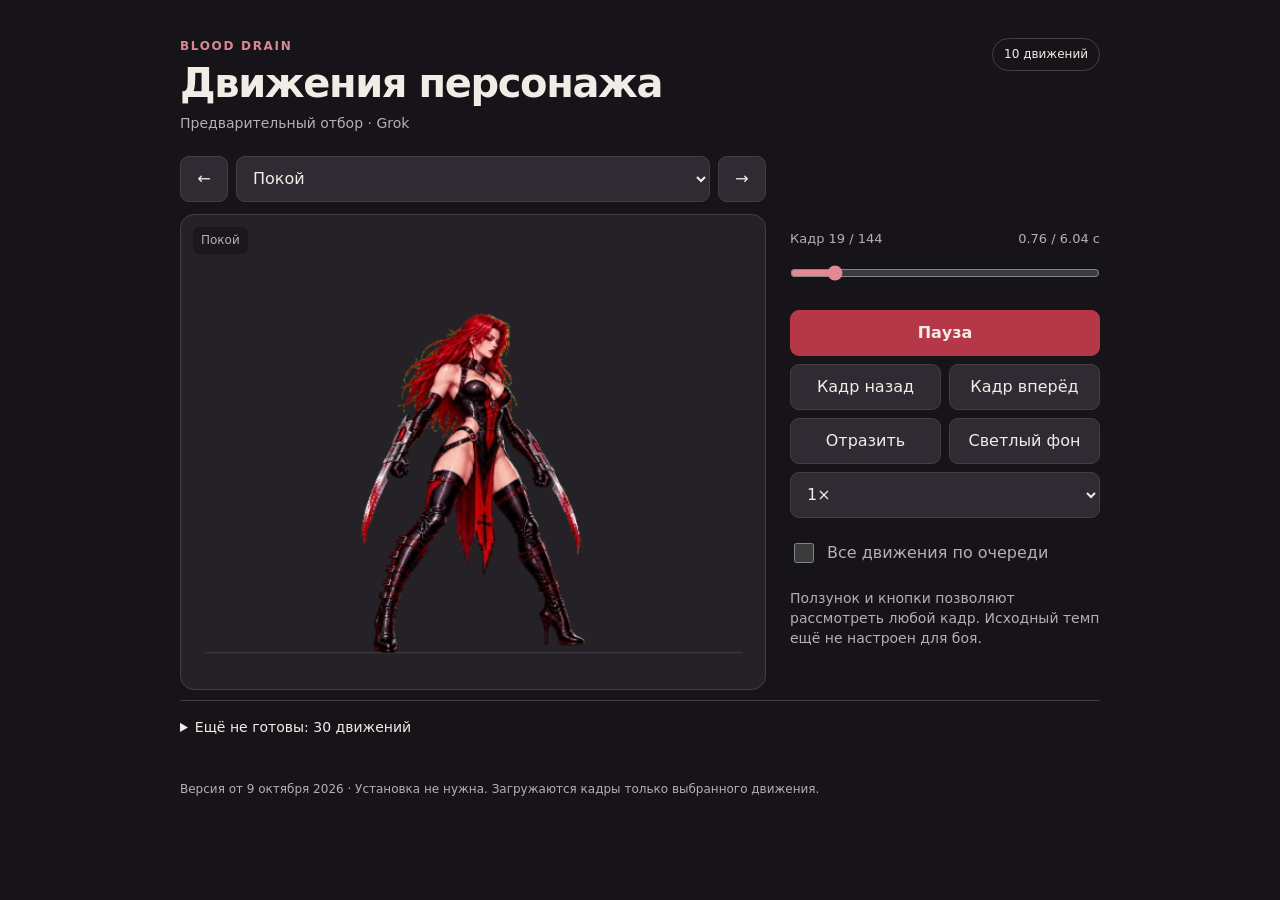
==== index.html @ 11d7dd9f "Add mobile character animation viewer" ====
<!doctype html>
<html lang="ru">
<head>
<meta charset="utf-8"><meta name="viewport" content="width=device-width,initial-scale=1,viewport-fit=cover">
<meta name="theme-color" content="#161418"><meta name="description" content="Blood Drain — просмотр отобранных анимаций персонажа на телефоне.">
<title>Blood Drain — движения</title>
<style>
:root{color-scheme:dark;--bg:#161418;--panel:#242127;--ink:#f1ede6;--muted:#b7adb9;--line:#453d46;--red:#b63848}*{box-sizing:border-box}body{margin:0;background:var(--bg);color:var(--ink);font:16px/1.45 system-ui,-apple-system,BlinkMacSystemFont,"Segoe UI",sans-serif}main{max-width:960px;margin:auto;padding:24px 20px calc(24px + env(safe-area-inset-bottom))}header{display:flex;justify-content:space-between;align-items:start;gap:14px;margin-bottom:22px}.brand{font-weight:750;letter-spacing:.14em;font-size:12px;color:#d88891}h1{font-size:clamp(25px,5vw,40px);line-height:1.1;letter-spacing:-.035em;margin:6px 0 8px}p{margin:0}.sub{color:var(--muted);font-size:14px}.badge{font-size:12px;border:1px solid var(--line);border-radius:30px;padding:7px 11px;white-space:nowrap}.selector{display:grid;grid-template-columns:48px minmax(0,1fr) 48px;gap:8px;margin-bottom:12px}button,select{font:inherit;color:var(--ink);background:#302a33;border:1px solid var(--line);border-radius:9px;min-height:46px;padding:10px 12px;touch-action:manipulation}button{cursor:pointer}button:active{background:#53424a}button:focus-visible,select:focus-visible,input:focus-visible,summary:focus-visible{outline:3px solid #eeadb6;outline-offset:3px}button:disabled{opacity:.4;cursor:default}select{width:100%;min-width:0}.stage{position:relative;border-radius:14px;overflow:hidden;border:1px solid var(--line);background:var(--panel)}canvas{display:block;width:100%;height:auto;aspect-ratio:640/520;max-height:60dvh;object-fit:contain}.stage.light{background:#ded9d1}.stage.light .overlay{color:#382d36;background:#eee9df}.overlay{position:absolute;top:12px;left:12px;font-size:12px;background:#19161bce;color:var(--muted);border-radius:6px;padding:5px 8px;pointer-events:none}.loading{position:absolute;inset:0;display:grid;place-content:center;text-align:center;gap:10px;background:#242127ed;padding:24px}.loading[hidden]{display:none}.timeline{padding:15px 0 12px}.timeinfo{display:flex;justify-content:space-between;font-size:13px;color:var(--muted);margin-bottom:5px;gap:10px;font-variant-numeric:tabular-nums}input[type=range]{width:100%;min-height:38px;accent-color:#e48895;margin:0}.controls{display:grid;grid-template-columns:1.25fr 1fr 1fr;gap:8px}.primary{background:var(--red);border-color:var(--red);font-weight:650}.secondary{display:grid;grid-template-columns:1fr 1fr 1fr;gap:8px;margin-top:8px}.autoplay{display:flex;gap:10px;align-items:center;min-height:46px;color:var(--muted);margin:12px 0}input[type=checkbox]{width:20px;height:20px;accent-color:var(--red)}details{border-top:1px solid var(--line);padding-top:16px;margin-top:10px;color:var(--muted);font-size:14px}summary{cursor:pointer;min-height:44px;color:var(--ink)}details p{margin:0 0 12px}ul{padding-left:20px;columns:2;column-gap:28px}li{break-inside:avoid;margin:0 0 7px}footer{margin-top:20px;color:var(--muted);font-size:12px}.sr{position:absolute;width:1px;height:1px;overflow:hidden;clip-path:inset(50%)}@media(min-width:760px){main{padding-top:38px}.viewer{display:grid;grid-template-columns:minmax(0,1fr) 310px;gap:24px;align-items:start}.left{grid-column:1}.right{grid-column:2;grid-row:1;padding-top:59px}.stage canvas{max-height:68dvh}.selector{grid-column:1}.stage{min-height:400px}.controls{grid-template-columns:1fr 1fr}.primary{grid-column:1/-1}.secondary{grid-template-columns:1fr 1fr}.secondary select{grid-column:1/-1}}@media(max-width:380px){main{padding:16px 12px 24px}.badge{display:none}button,select{font-size:14px;padding:8px}ul{columns:1}}@media(prefers-reduced-motion:reduce){*{scroll-behavior:auto!important}}
</style></head>
<body><main>
<header><div><div class="brand">BLOOD DRAIN</div><h1>Движения персонажа</h1><p class="sub">Предварительный отбор · Grok</p></div><span class="badge" id="total">Загрузка…</span></header>
<div class="viewer"><div class="left">
<nav class="selector" aria-label="Выбор движения"><button id="prev" aria-label="Предыдущее движение">←</button><label class="sr" for="clip">Движение</label><select id="clip" disabled></select><button id="next" aria-label="Следующее движение">→</button></nav>
<div class="stage" id="stage"><canvas id="canvas" width="640" height="520" aria-label="Анимация персонажа"></canvas><span class="overlay" id="caption">Отобранный вариант</span><div class="loading" id="loading" role="status"><span id="loadText">Загружаю движения…</span><button id="retry" hidden>Повторить загрузку</button></div></div>
</div><div class="right">
<div class="timeline"><div class="timeinfo"><span id="frameInfo">Кадры</span><span id="timeInfo"></span></div><label class="sr" for="scrub">Позиция анимации</label><input id="scrub" type="range" min="0" max="1" value="0" step="1" disabled></div>
<div class="controls"><button class="primary" id="play" disabled>Пауза</button><button id="back" disabled>Кадр назад</button><button id="forward" disabled>Кадр вперёд</button></div>
<div class="secondary"><button id="mirror" aria-pressed="false">Отразить</button><button id="background" aria-pressed="false">Светлый фон</button><label class="sr" for="speed">Скорость</label><select id="speed"><option value="0.25">0.25×</option><option value="0.5">0.5×</option><option value="1" selected>1×</option><option value="2">2×</option></select></div>
<label class="autoplay"><input id="auto" type="checkbox">Все движения по очереди</label>
<p class="sub">Ползунок и кнопки позволяют рассмотреть любой кадр. Исходный темп ещё не настроен для боя.</p>
</div></div>
<details><summary id="unfinished">Что ещё не готово</summary><p>Это часть набора. Неудачные генерации в просмотр не включены. Для основной игры ещё нужны проверка переходов, ракурса, оружия и согласование ударов с противником.</p><ul id="missing"></ul><p>Удвоенное количество кадров подготовлено для ходьбы, бега, прыжка и кормления. Остальные движения ещё не приведены к этому количеству.</p></details>
<footer>Версия от 9 октября 2026 · Установка не нужна. Загружаются кадры только выбранного движения.</footer>
</main>
<script>
'use strict';
const $=id=>document.getElementById(id),ctx=$('canvas').getContext('2d');
let data,selected=0,frame=0,images=new Map(),playing=!matchMedia('(prefers-reduced-motion: reduce)').matches,mirrored=false,ready=false,epoch=0,last=0,elapsed=0,rate=1;
const clip=()=>data.clips[selected];
function controls(){['play','back','forward','scrub'].forEach(id=>$(id).disabled=!ready);$('play').textContent=playing?'Пауза':'Играть';}
function draw(){if(!ready)return;const c=clip(),f=c.frames[frame],im=images.get(f.sheet);if(!im)return;ctx.clearRect(0,0,640,520);ctx.strokeStyle=$('stage').classList.contains('light')?'#aea59b':'#4d4453';ctx.beginPath();ctx.moveTo(25,480);ctx.lineTo(615,480);ctx.stroke();ctx.save();ctx.translate(320,480);const s=1.10*0.5365854/c.export_factor;ctx.scale(mirrored?-s:s,s);ctx.drawImage(im,...f.region,-192,-368,384,384);ctx.restore();$('scrub').value=frame;$('frameInfo').textContent=`Кадр ${frame+1} / ${c.count}`;$('timeInfo').textContent=`${(frame/c.fps).toFixed(2)} / ${c.duration.toFixed(2)} с`;}
function loadImage(path){return new Promise((resolve,reject)=>{const im=new Image();im.onload=()=>resolve(im);im.onerror=()=>reject(new Error('Не удалось загрузить кадры. Проверь подключение.'));im.src=path;});}
async function choose(index){if(!data)return;const token=++epoch;selected=(index+data.clips.length)%data.clips.length;ready=false;frame=0;elapsed=0;images=new Map();ctx.clearRect(0,0,640,520);controls();$('clip').value=String(selected);$('loading').hidden=false;$('retry').hidden=true;$('loadText').textContent=`Загружаю: ${clip().title.toLowerCase()}…`;$('caption').textContent=clip().title;try{const paths=[...new Set(clip().frames.map(f=>f.sheet))];const loaded=await Promise.all(paths.map(async path=>[path,await loadImage(path)]));if(token!==epoch)return;images=new Map(loaded);ready=true;$('scrub').max=clip().count-1;$('loading').hidden=true;last=performance.now();controls();draw();}catch(error){if(token!==epoch)return;$('loadText').textContent=error.message;$('retry').hidden=false;}}
function step(n){if(!ready)return;playing=false;frame=Math.min(clip().count-1,Math.max(0,frame+n));elapsed=0;controls();draw();}
$('clip').onchange=()=>choose(Number($('clip').value));$('prev').onclick=()=>choose(selected-1);$('next').onclick=()=>choose(selected+1);
$('play').onclick=()=>{playing=!playing;elapsed=0;controls();};$('back').onclick=()=>step(-1);$('forward').onclick=()=>step(1);
$('scrub').oninput=()=>{playing=false;frame=Number($('scrub').value);elapsed=0;controls();draw();};
$('mirror').onclick=()=>{mirrored=!mirrored;$('mirror').setAttribute('aria-pressed',String(mirrored));draw();};
$('background').onclick=()=>{const light=$('stage').classList.toggle('light');$('background').setAttribute('aria-pressed',String(light));$('background').textContent=light?'Тёмный фон':'Светлый фон';draw();};
$('speed').onchange=()=>{rate=Number($('speed').value);elapsed=0;};$('retry').onclick=()=>data?choose(selected):init();
document.addEventListener('visibilitychange',()=>{last=performance.now();elapsed=0;});
document.addEventListener('keydown',e=>{if(['INPUT','SELECT','BUTTON','SUMMARY'].includes(e.target.tagName))return;if(e.code==='Space'){e.preventDefault();$('play').click();}if(e.code==='ArrowLeft')step(-1);if(e.code==='ArrowRight')step(1);});
function tick(now){const dt=Math.min((now-last)/1000,.1);last=now;if(ready&&playing&&!document.hidden){elapsed+=dt*rate;const interval=1/clip().fps;if(elapsed>=interval){frame+=Math.floor(elapsed/interval);elapsed%=interval;if(frame>=clip().count){if($('auto').checked){choose(selected+1);requestAnimationFrame(tick);return;}frame%=clip().count;}draw();}}requestAnimationFrame(tick);}
async function init(){try{const response=await fetch('catalog.json');if(!response.ok)throw new Error('Каталог временно недоступен. Попробуй ещё раз.');data=await response.json();$('clip').replaceChildren(...data.clips.map((c,i)=>new Option(c.title,i)));$('clip').disabled=false;$('total').textContent=`${data.clips.length} движений`;$('unfinished').textContent=`Ещё не готовы: ${data.unresolved.length} движений`;$('missing').replaceChildren(...data.unresolved.map(title=>{const li=document.createElement('li');li.textContent=title;return li;}));await choose(0);}catch(error){$('loadText').textContent=error.message;$('retry').hidden=false;}}
init();requestAnimationFrame(tick);
</script></body></html>
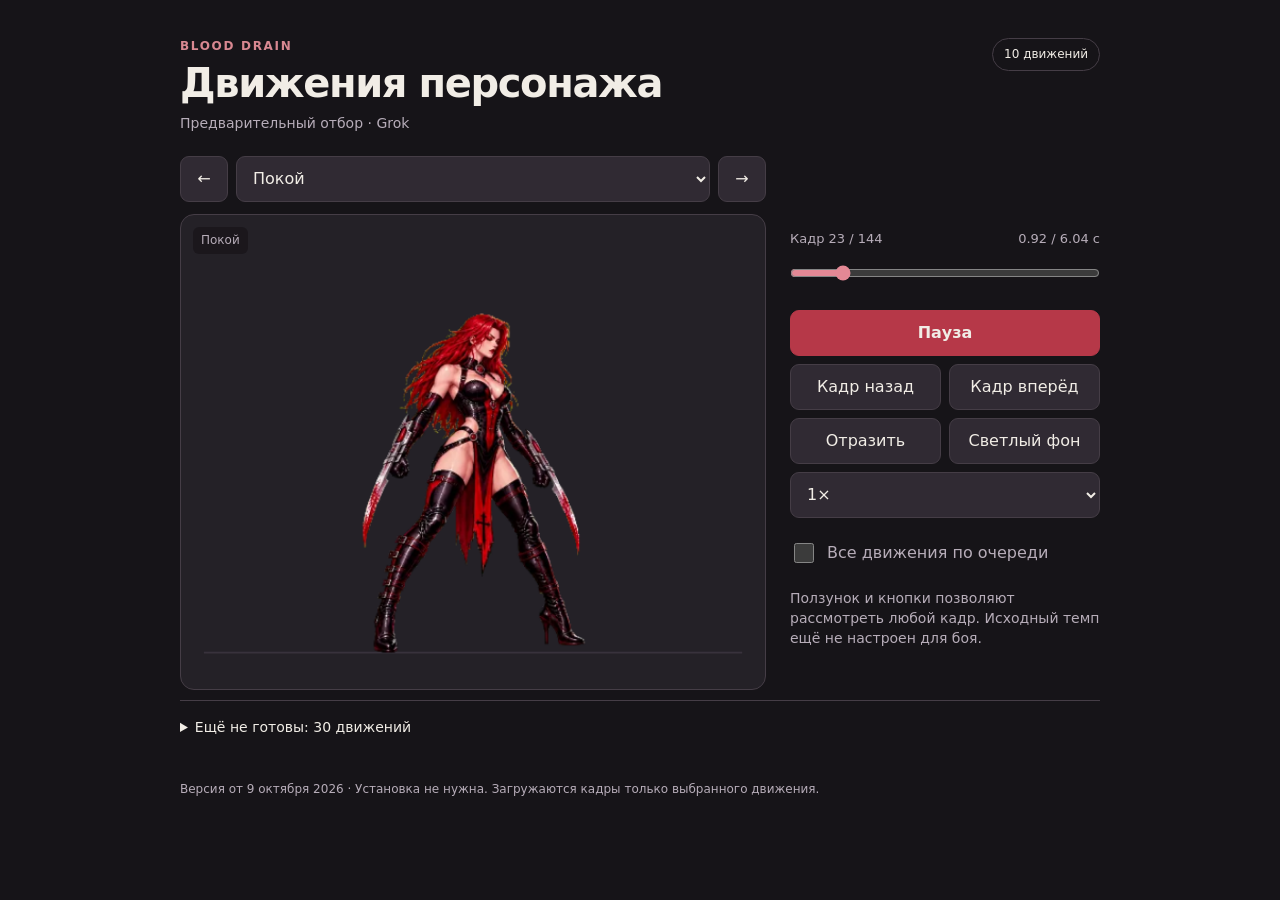
==== commit 35b7e233: "Mark rejected run and slide for replacement" ====
--- a/index.html
+++ b/index.html
@@ -19,7 +19,7 @@
 <label class="autoplay"><input id="auto" type="checkbox">Все движения по очереди</label>
 <p class="sub">Ползунок и кнопки позволяют рассмотреть любой кадр. Исходный темп ещё не настроен для боя.</p>
 </div></div>
-<details><summary id="unfinished">Что ещё не готово</summary><p>Это часть набора. Неудачные генерации в просмотр не включены. Для основной игры ещё нужны проверка переходов, ракурса, оружия и согласование ударов с противником.</p><ul id="missing"></ul><p>Удвоенное количество кадров подготовлено для ходьбы, бега, прыжка и кормления. Остальные движения ещё не приведены к этому количеству.</p></details>
+<details><summary id="unfinished">Что ещё не готово</summary><p>Бег и подкат отправлены на переделку и оставлены для сравнения. Воздушный удар пока не прошёл отбор. Для основной игры ещё нужны проверка переходов, ракурса, оружия и согласование ударов с противником.</p><ul id="missing"></ul><p>Удвоенное количество кадров подготовлено для ходьбы, бега, прыжка и кормления. Остальные движения ещё не приведены к этому количеству. Количество кадров не означает, что само движение уже утверждено.</p></details>
 <footer>Версия от 9 октября 2026 · Установка не нужна. Загружаются кадры только выбранного движения.</footer>
 </main>
 <script>
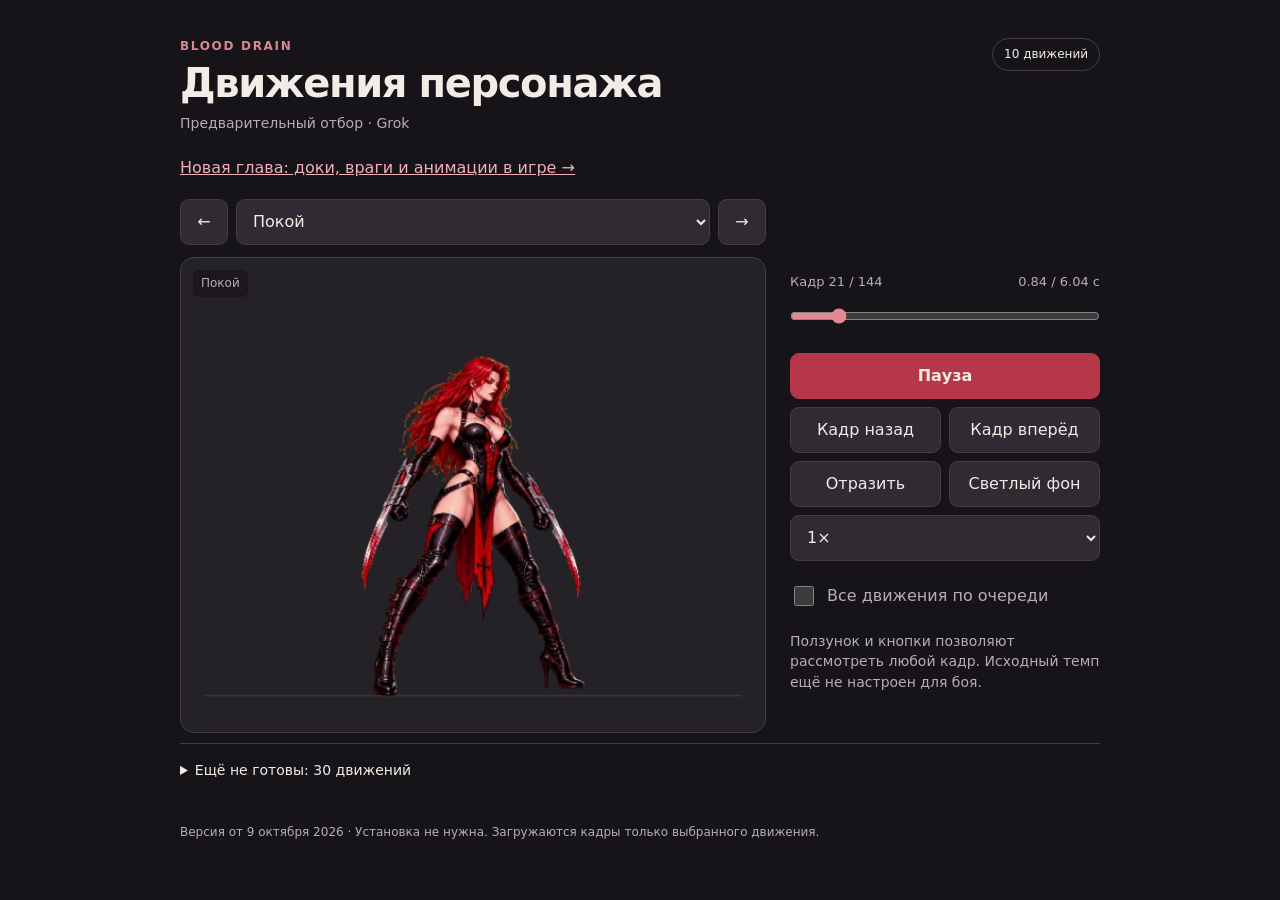
==== commit 11b7c7f9: "Add docks chapter gameplay preview and Grok integration notes" ====
--- a/index.html
+++ b/index.html
@@ -8,7 +8,7 @@
 :root{color-scheme:dark;--bg:#161418;--panel:#242127;--ink:#f1ede6;--muted:#b7adb9;--line:#453d46;--red:#b63848}*{box-sizing:border-box}body{margin:0;background:var(--bg);color:var(--ink);font:16px/1.45 system-ui,-apple-system,BlinkMacSystemFont,"Segoe UI",sans-serif}main{max-width:960px;margin:auto;padding:24px 20px calc(24px + env(safe-area-inset-bottom))}header{display:flex;justify-content:space-between;align-items:start;gap:14px;margin-bottom:22px}.brand{font-weight:750;letter-spacing:.14em;font-size:12px;color:#d88891}h1{font-size:clamp(25px,5vw,40px);line-height:1.1;letter-spacing:-.035em;margin:6px 0 8px}p{margin:0}.sub{color:var(--muted);font-size:14px}.badge{font-size:12px;border:1px solid var(--line);border-radius:30px;padding:7px 11px;white-space:nowrap}.selector{display:grid;grid-template-columns:48px minmax(0,1fr) 48px;gap:8px;margin-bottom:12px}button,select{font:inherit;color:var(--ink);background:#302a33;border:1px solid var(--line);border-radius:9px;min-height:46px;padding:10px 12px;touch-action:manipulation}button{cursor:pointer}button:active{background:#53424a}button:focus-visible,select:focus-visible,input:focus-visible,summary:focus-visible{outline:3px solid #eeadb6;outline-offset:3px}button:disabled{opacity:.4;cursor:default}select{width:100%;min-width:0}.stage{position:relative;border-radius:14px;overflow:hidden;border:1px solid var(--line);background:var(--panel)}canvas{display:block;width:100%;height:auto;aspect-ratio:640/520;max-height:60dvh;object-fit:contain}.stage.light{background:#ded9d1}.stage.light .overlay{color:#382d36;background:#eee9df}.overlay{position:absolute;top:12px;left:12px;font-size:12px;background:#19161bce;color:var(--muted);border-radius:6px;padding:5px 8px;pointer-events:none}.loading{position:absolute;inset:0;display:grid;place-content:center;text-align:center;gap:10px;background:#242127ed;padding:24px}.loading[hidden]{display:none}.timeline{padding:15px 0 12px}.timeinfo{display:flex;justify-content:space-between;font-size:13px;color:var(--muted);margin-bottom:5px;gap:10px;font-variant-numeric:tabular-nums}input[type=range]{width:100%;min-height:38px;accent-color:#e48895;margin:0}.controls{display:grid;grid-template-columns:1.25fr 1fr 1fr;gap:8px}.primary{background:var(--red);border-color:var(--red);font-weight:650}.secondary{display:grid;grid-template-columns:1fr 1fr 1fr;gap:8px;margin-top:8px}.autoplay{display:flex;gap:10px;align-items:center;min-height:46px;color:var(--muted);margin:12px 0}input[type=checkbox]{width:20px;height:20px;accent-color:var(--red)}details{border-top:1px solid var(--line);padding-top:16px;margin-top:10px;color:var(--muted);font-size:14px}summary{cursor:pointer;min-height:44px;color:var(--ink)}details p{margin:0 0 12px}ul{padding-left:20px;columns:2;column-gap:28px}li{break-inside:avoid;margin:0 0 7px}footer{margin-top:20px;color:var(--muted);font-size:12px}.sr{position:absolute;width:1px;height:1px;overflow:hidden;clip-path:inset(50%)}@media(min-width:760px){main{padding-top:38px}.viewer{display:grid;grid-template-columns:minmax(0,1fr) 310px;gap:24px;align-items:start}.left{grid-column:1}.right{grid-column:2;grid-row:1;padding-top:59px}.stage canvas{max-height:68dvh}.selector{grid-column:1}.stage{min-height:400px}.controls{grid-template-columns:1fr 1fr}.primary{grid-column:1/-1}.secondary{grid-template-columns:1fr 1fr}.secondary select{grid-column:1/-1}}@media(max-width:380px){main{padding:16px 12px 24px}.badge{display:none}button,select{font-size:14px;padding:8px}ul{columns:1}}@media(prefers-reduced-motion:reduce){*{scroll-behavior:auto!important}}
 </style></head>
 <body><main>
-<header><div><div class="brand">BLOOD DRAIN</div><h1>Движения персонажа</h1><p class="sub">Предварительный отбор · Grok</p></div><span class="badge" id="total">Загрузка…</span></header>
+<header><div><div class="brand">BLOOD DRAIN</div><h1>Движения персонажа</h1><p class="sub">Предварительный отбор · Grok</p></div><span class="badge" id="total">Загрузка…</span></header><p style="margin:0 0 20px"><a href="docks.html" style="color:#efb0bb">Новая глава: доки, враги и анимации в игре →</a></p>
 <div class="viewer"><div class="left">
 <nav class="selector" aria-label="Выбор движения"><button id="prev" aria-label="Предыдущее движение">←</button><label class="sr" for="clip">Движение</label><select id="clip" disabled></select><button id="next" aria-label="Следующее движение">→</button></nav>
 <div class="stage" id="stage"><canvas id="canvas" width="640" height="520" aria-label="Анимация персонажа"></canvas><span class="overlay" id="caption">Отобранный вариант</span><div class="loading" id="loading" role="status"><span id="loadText">Загружаю движения…</span><button id="retry" hidden>Повторить загрузку</button></div></div>
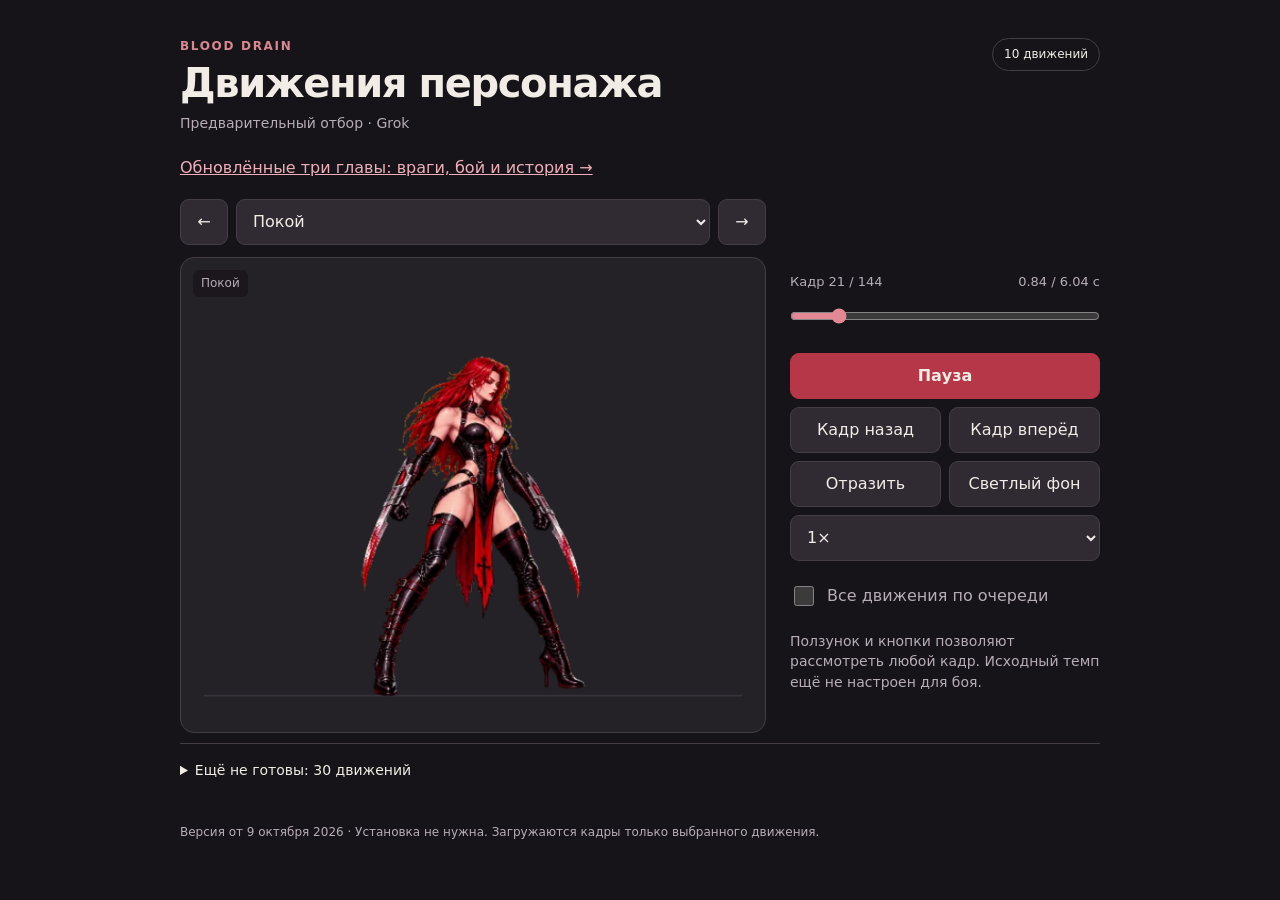
==== commit b89a1cde: "Publish v258 three-chapter combat preview" ====
--- a/index.html
+++ b/index.html
@@ -8,7 +8,7 @@
 :root{color-scheme:dark;--bg:#161418;--panel:#242127;--ink:#f1ede6;--muted:#b7adb9;--line:#453d46;--red:#b63848}*{box-sizing:border-box}body{margin:0;background:var(--bg);color:var(--ink);font:16px/1.45 system-ui,-apple-system,BlinkMacSystemFont,"Segoe UI",sans-serif}main{max-width:960px;margin:auto;padding:24px 20px calc(24px + env(safe-area-inset-bottom))}header{display:flex;justify-content:space-between;align-items:start;gap:14px;margin-bottom:22px}.brand{font-weight:750;letter-spacing:.14em;font-size:12px;color:#d88891}h1{font-size:clamp(25px,5vw,40px);line-height:1.1;letter-spacing:-.035em;margin:6px 0 8px}p{margin:0}.sub{color:var(--muted);font-size:14px}.badge{font-size:12px;border:1px solid var(--line);border-radius:30px;padding:7px 11px;white-space:nowrap}.selector{display:grid;grid-template-columns:48px minmax(0,1fr) 48px;gap:8px;margin-bottom:12px}button,select{font:inherit;color:var(--ink);background:#302a33;border:1px solid var(--line);border-radius:9px;min-height:46px;padding:10px 12px;touch-action:manipulation}button{cursor:pointer}button:active{background:#53424a}button:focus-visible,select:focus-visible,input:focus-visible,summary:focus-visible{outline:3px solid #eeadb6;outline-offset:3px}button:disabled{opacity:.4;cursor:default}select{width:100%;min-width:0}.stage{position:relative;border-radius:14px;overflow:hidden;border:1px solid var(--line);background:var(--panel)}canvas{display:block;width:100%;height:auto;aspect-ratio:640/520;max-height:60dvh;object-fit:contain}.stage.light{background:#ded9d1}.stage.light .overlay{color:#382d36;background:#eee9df}.overlay{position:absolute;top:12px;left:12px;font-size:12px;background:#19161bce;color:var(--muted);border-radius:6px;padding:5px 8px;pointer-events:none}.loading{position:absolute;inset:0;display:grid;place-content:center;text-align:center;gap:10px;background:#242127ed;padding:24px}.loading[hidden]{display:none}.timeline{padding:15px 0 12px}.timeinfo{display:flex;justify-content:space-between;font-size:13px;color:var(--muted);margin-bottom:5px;gap:10px;font-variant-numeric:tabular-nums}input[type=range]{width:100%;min-height:38px;accent-color:#e48895;margin:0}.controls{display:grid;grid-template-columns:1.25fr 1fr 1fr;gap:8px}.primary{background:var(--red);border-color:var(--red);font-weight:650}.secondary{display:grid;grid-template-columns:1fr 1fr 1fr;gap:8px;margin-top:8px}.autoplay{display:flex;gap:10px;align-items:center;min-height:46px;color:var(--muted);margin:12px 0}input[type=checkbox]{width:20px;height:20px;accent-color:var(--red)}details{border-top:1px solid var(--line);padding-top:16px;margin-top:10px;color:var(--muted);font-size:14px}summary{cursor:pointer;min-height:44px;color:var(--ink)}details p{margin:0 0 12px}ul{padding-left:20px;columns:2;column-gap:28px}li{break-inside:avoid;margin:0 0 7px}footer{margin-top:20px;color:var(--muted);font-size:12px}.sr{position:absolute;width:1px;height:1px;overflow:hidden;clip-path:inset(50%)}@media(min-width:760px){main{padding-top:38px}.viewer{display:grid;grid-template-columns:minmax(0,1fr) 310px;gap:24px;align-items:start}.left{grid-column:1}.right{grid-column:2;grid-row:1;padding-top:59px}.stage canvas{max-height:68dvh}.selector{grid-column:1}.stage{min-height:400px}.controls{grid-template-columns:1fr 1fr}.primary{grid-column:1/-1}.secondary{grid-template-columns:1fr 1fr}.secondary select{grid-column:1/-1}}@media(max-width:380px){main{padding:16px 12px 24px}.badge{display:none}button,select{font-size:14px;padding:8px}ul{columns:1}}@media(prefers-reduced-motion:reduce){*{scroll-behavior:auto!important}}
 </style></head>
 <body><main>
-<header><div><div class="brand">BLOOD DRAIN</div><h1>Движения персонажа</h1><p class="sub">Предварительный отбор · Grok</p></div><span class="badge" id="total">Загрузка…</span></header><p style="margin:0 0 20px"><a href="docks.html" style="color:#efb0bb">Новая глава: доки, враги и анимации в игре →</a></p>
+<header><div><div class="brand">BLOOD DRAIN</div><h1>Движения персонажа</h1><p class="sub">Предварительный отбор · Grok</p></div><span class="badge" id="total">Загрузка…</span></header><p style="margin:0 0 20px"><a href="rework.html" style="color:#efb0bb">Обновлённые три главы: враги, бой и история →</a></p>
 <div class="viewer"><div class="left">
 <nav class="selector" aria-label="Выбор движения"><button id="prev" aria-label="Предыдущее движение">←</button><label class="sr" for="clip">Движение</label><select id="clip" disabled></select><button id="next" aria-label="Следующее движение">→</button></nav>
 <div class="stage" id="stage"><canvas id="canvas" width="640" height="520" aria-label="Анимация персонажа"></canvas><span class="overlay" id="caption">Отобранный вариант</span><div class="loading" id="loading" role="status"><span id="loadText">Загружаю движения…</span><button id="retry" hidden>Повторить загрузку</button></div></div>
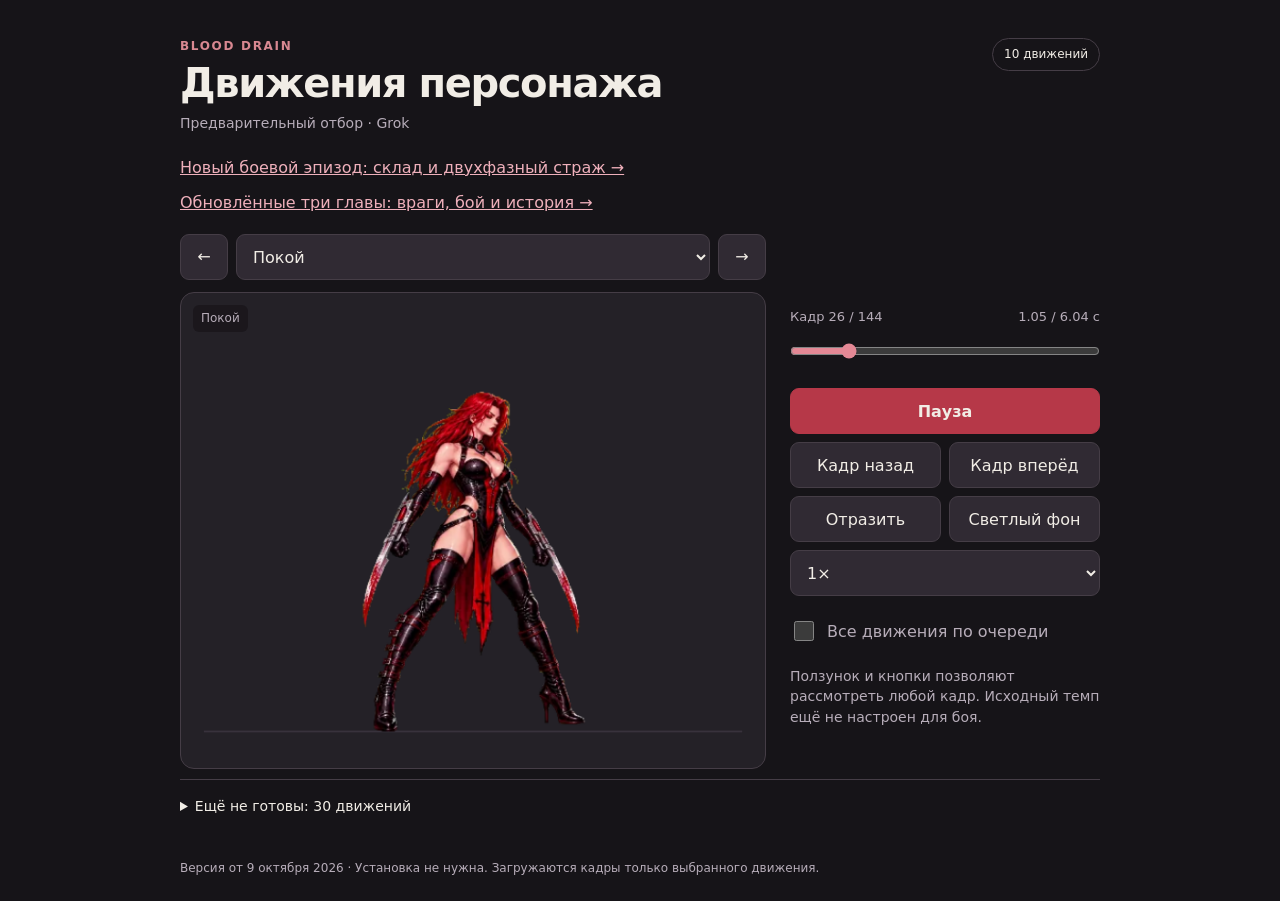
==== commit bd062b5b: "Add verified v259 warehouse combat replay for mobile viewing" ====
--- a/index.html
+++ b/index.html
@@ -8,7 +8,7 @@
 :root{color-scheme:dark;--bg:#161418;--panel:#242127;--ink:#f1ede6;--muted:#b7adb9;--line:#453d46;--red:#b63848}*{box-sizing:border-box}body{margin:0;background:var(--bg);color:var(--ink);font:16px/1.45 system-ui,-apple-system,BlinkMacSystemFont,"Segoe UI",sans-serif}main{max-width:960px;margin:auto;padding:24px 20px calc(24px + env(safe-area-inset-bottom))}header{display:flex;justify-content:space-between;align-items:start;gap:14px;margin-bottom:22px}.brand{font-weight:750;letter-spacing:.14em;font-size:12px;color:#d88891}h1{font-size:clamp(25px,5vw,40px);line-height:1.1;letter-spacing:-.035em;margin:6px 0 8px}p{margin:0}.sub{color:var(--muted);font-size:14px}.badge{font-size:12px;border:1px solid var(--line);border-radius:30px;padding:7px 11px;white-space:nowrap}.selector{display:grid;grid-template-columns:48px minmax(0,1fr) 48px;gap:8px;margin-bottom:12px}button,select{font:inherit;color:var(--ink);background:#302a33;border:1px solid var(--line);border-radius:9px;min-height:46px;padding:10px 12px;touch-action:manipulation}button{cursor:pointer}button:active{background:#53424a}button:focus-visible,select:focus-visible,input:focus-visible,summary:focus-visible{outline:3px solid #eeadb6;outline-offset:3px}button:disabled{opacity:.4;cursor:default}select{width:100%;min-width:0}.stage{position:relative;border-radius:14px;overflow:hidden;border:1px solid var(--line);background:var(--panel)}canvas{display:block;width:100%;height:auto;aspect-ratio:640/520;max-height:60dvh;object-fit:contain}.stage.light{background:#ded9d1}.stage.light .overlay{color:#382d36;background:#eee9df}.overlay{position:absolute;top:12px;left:12px;font-size:12px;background:#19161bce;color:var(--muted);border-radius:6px;padding:5px 8px;pointer-events:none}.loading{position:absolute;inset:0;display:grid;place-content:center;text-align:center;gap:10px;background:#242127ed;padding:24px}.loading[hidden]{display:none}.timeline{padding:15px 0 12px}.timeinfo{display:flex;justify-content:space-between;font-size:13px;color:var(--muted);margin-bottom:5px;gap:10px;font-variant-numeric:tabular-nums}input[type=range]{width:100%;min-height:38px;accent-color:#e48895;margin:0}.controls{display:grid;grid-template-columns:1.25fr 1fr 1fr;gap:8px}.primary{background:var(--red);border-color:var(--red);font-weight:650}.secondary{display:grid;grid-template-columns:1fr 1fr 1fr;gap:8px;margin-top:8px}.autoplay{display:flex;gap:10px;align-items:center;min-height:46px;color:var(--muted);margin:12px 0}input[type=checkbox]{width:20px;height:20px;accent-color:var(--red)}details{border-top:1px solid var(--line);padding-top:16px;margin-top:10px;color:var(--muted);font-size:14px}summary{cursor:pointer;min-height:44px;color:var(--ink)}details p{margin:0 0 12px}ul{padding-left:20px;columns:2;column-gap:28px}li{break-inside:avoid;margin:0 0 7px}footer{margin-top:20px;color:var(--muted);font-size:12px}.sr{position:absolute;width:1px;height:1px;overflow:hidden;clip-path:inset(50%)}@media(min-width:760px){main{padding-top:38px}.viewer{display:grid;grid-template-columns:minmax(0,1fr) 310px;gap:24px;align-items:start}.left{grid-column:1}.right{grid-column:2;grid-row:1;padding-top:59px}.stage canvas{max-height:68dvh}.selector{grid-column:1}.stage{min-height:400px}.controls{grid-template-columns:1fr 1fr}.primary{grid-column:1/-1}.secondary{grid-template-columns:1fr 1fr}.secondary select{grid-column:1/-1}}@media(max-width:380px){main{padding:16px 12px 24px}.badge{display:none}button,select{font-size:14px;padding:8px}ul{columns:1}}@media(prefers-reduced-motion:reduce){*{scroll-behavior:auto!important}}
 </style></head>
 <body><main>
-<header><div><div class="brand">BLOOD DRAIN</div><h1>Движения персонажа</h1><p class="sub">Предварительный отбор · Grok</p></div><span class="badge" id="total">Загрузка…</span></header><p style="margin:0 0 20px"><a href="rework.html" style="color:#efb0bb">Обновлённые три главы: враги, бой и история →</a></p>
+<header><div><div class="brand">BLOOD DRAIN</div><h1>Движения персонажа</h1><p class="sub">Предварительный отбор · Grok</p></div><span class="badge" id="total">Загрузка…</span></header><p style="margin:0 0 12px"><a href="slice.html" style="color:#efb0bb">Новый боевой эпизод: склад и двухфазный страж →</a></p><p style="margin:0 0 20px"><a href="rework.html" style="color:#efb0bb">Обновлённые три главы: враги, бой и история →</a></p>
 <div class="viewer"><div class="left">
 <nav class="selector" aria-label="Выбор движения"><button id="prev" aria-label="Предыдущее движение">←</button><label class="sr" for="clip">Движение</label><select id="clip" disabled></select><button id="next" aria-label="Следующее движение">→</button></nav>
 <div class="stage" id="stage"><canvas id="canvas" width="640" height="520" aria-label="Анимация персонажа"></canvas><span class="overlay" id="caption">Отобранный вариант</span><div class="loading" id="loading" role="status"><span id="loadText">Загружаю движения…</span><button id="retry" hidden>Повторить загрузку</button></div></div>
